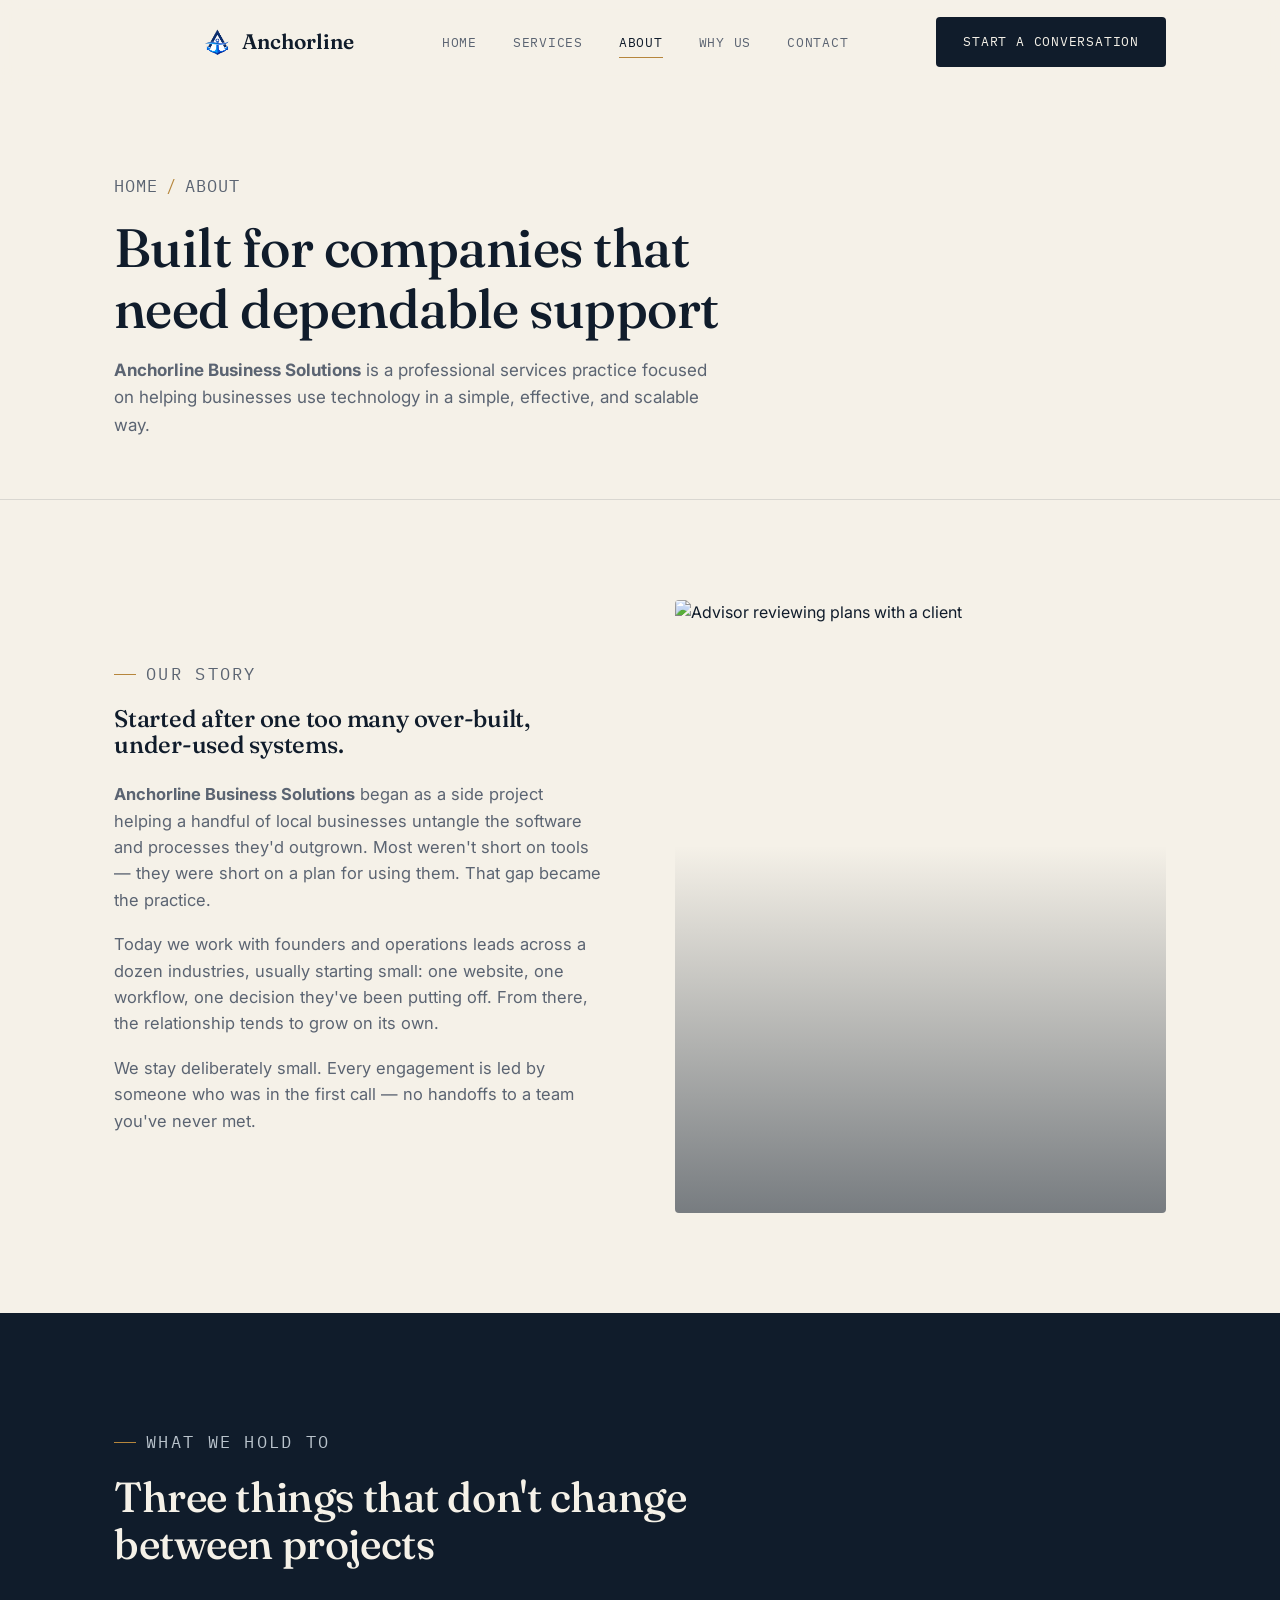
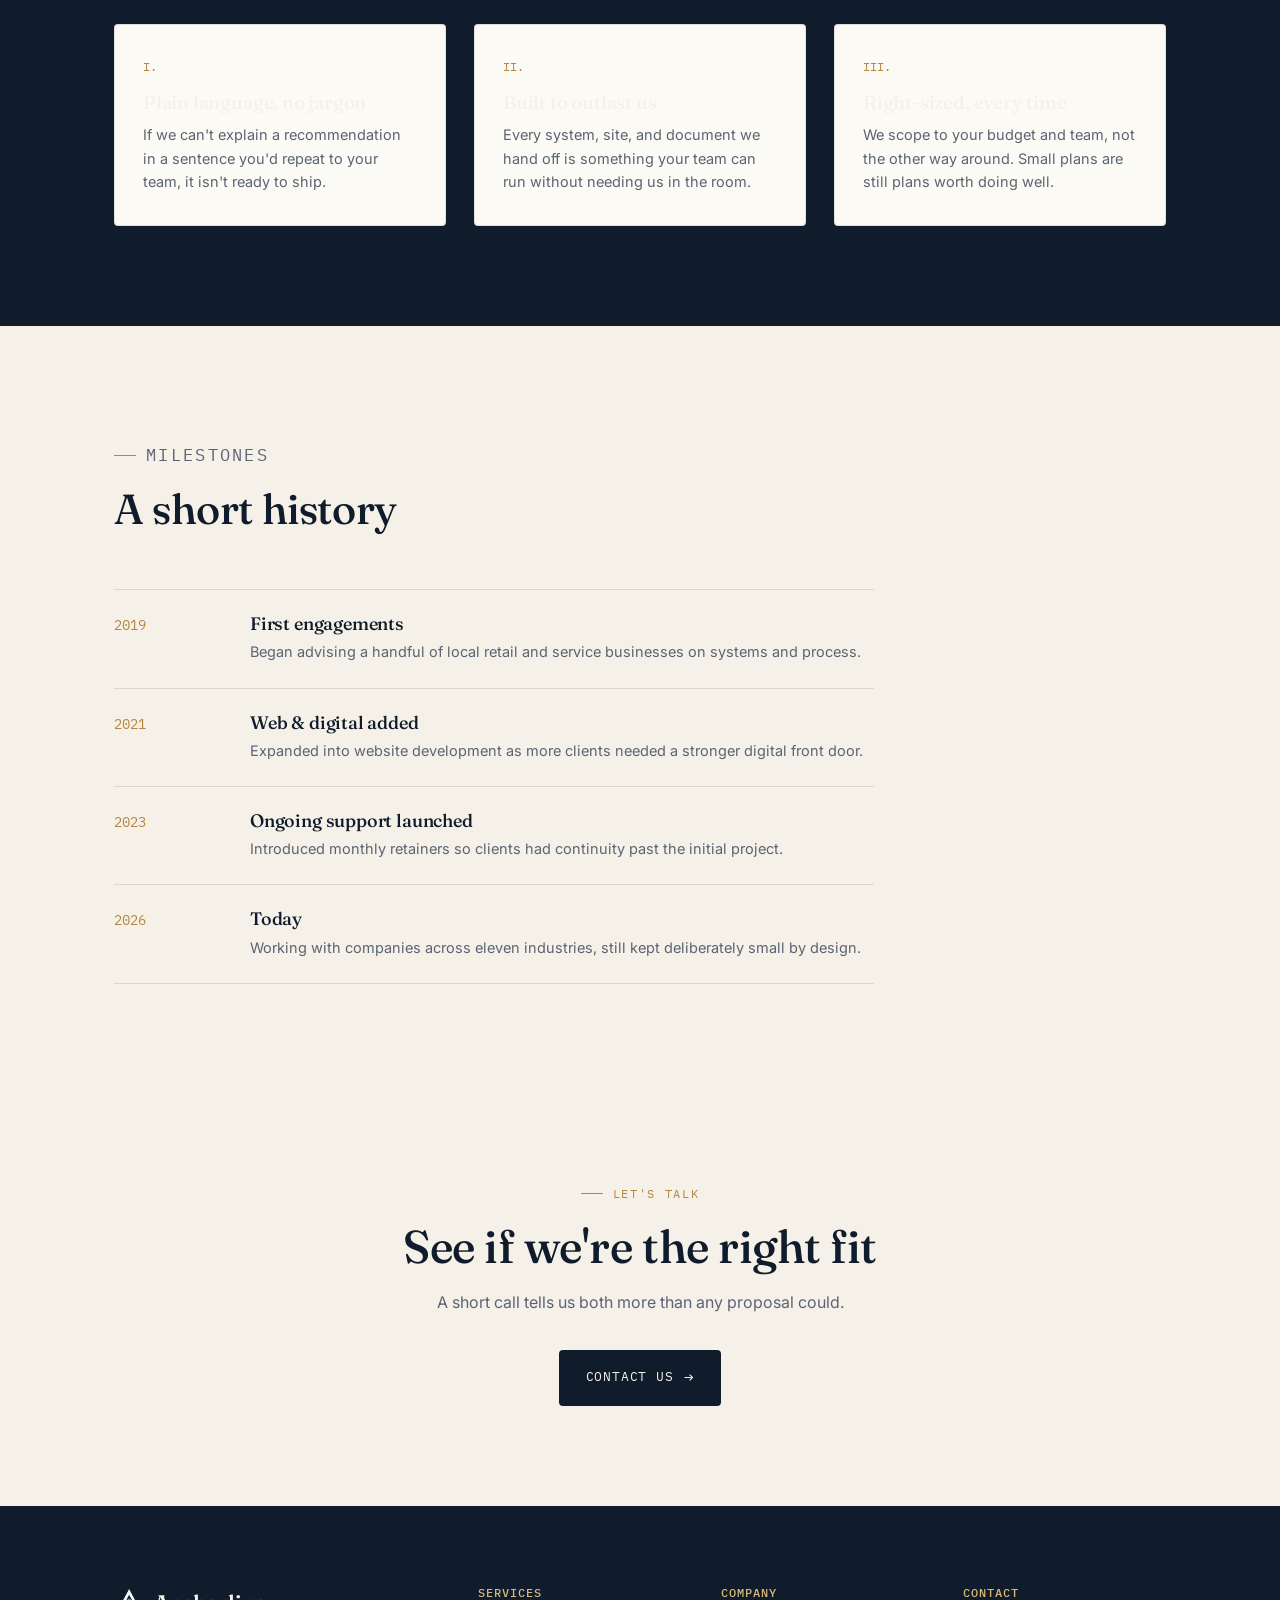
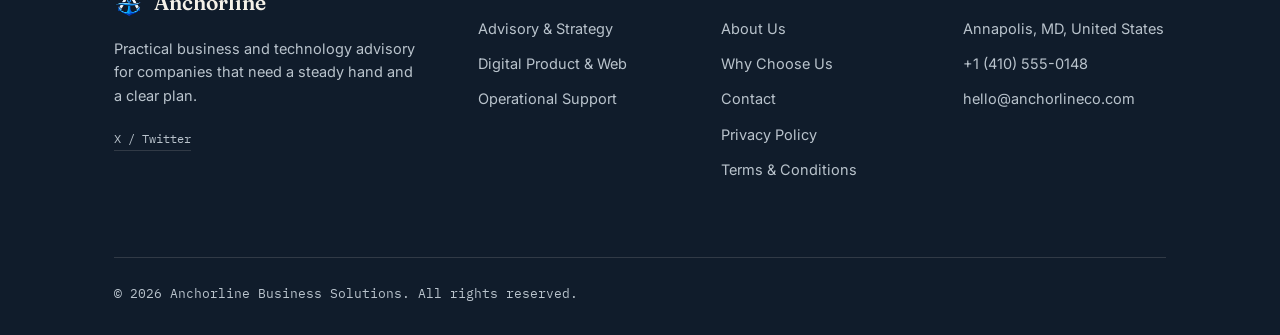
==== about.html @ ac82d66b "first" ====
<!doctype html>
<html lang="en">
<head>
<meta charset="UTF-8">
<meta name="viewport" content="width=device-width, initial-scale=1">
<title>About | Anchorline Business Solutions</title>
<meta name="description" content="Anchorline Business Solutions is a small advisory practice built for companies that need a steady hand and a practical plan.">
<link rel="stylesheet" href="css/style.css">
<link rel="icon" type="image/png" sizes="32x32" href="image/site-logo.png">
</head>
<body>

<header class="site-header">
  <div class="container">
    <a href="index.html" class="logo">
    <a href="index.html" class="logo">
	<img
  		class="mark"
  src="image/logo-white.png"
  alt="Logo"
  width="50"
  height="50"
	/>
      Anchorline
    </a>
    <nav class="nav-links">
      <a href="index.html">Home</a>
      <a href="services.html">Services</a>
      <a href="about.html" aria-current="page">About</a>
      <a href="why-us.html">Why Us</a>
      <a href="contact.html">Contact</a>
    </nav>
    <div class="header-right">
      <a href="contact.html" class="btn btn-primary">Start a Conversation</a>
      <button class="nav-toggle" aria-label="Toggle menu" aria-expanded="false"><span></span><span></span><span></span></button>
    </div>
  </div>
</header>

<section class="page-hero">
  <div class="container">
    <p class="crumb">Home <span>/</span> About</p>
    <h1>Built for companies that need dependable support</h1>
    <p><b>Anchorline Business Solutions</b> is a professional services practice focused on helping businesses use technology in a simple, effective, and scalable way.</p>
  </div>
</section>

<section>
  <div class="container about-grid">
    <div class="about-copy reveal">
      <p class="eyebrow">Our story</p>
      <h2 class="lede">Started after one too many over-built, under-used systems.</h2>
      <p><b>Anchorline Business Solutions</b> began as a side project helping a handful of local businesses untangle the software and processes they'd outgrown. Most weren't short on tools — they were short on a plan for using them. That gap became the practice.</p>
      <p>Today we work with founders and operations leads across a dozen industries, usually starting small: one website, one workflow, one decision they've been putting off. From there, the relationship tends to grow on its own.</p>
      <p>We stay deliberately small. Every engagement is led by someone who was in the first call — no handoffs to a team you've never met.</p>
    </div>
    <div class="hero-figure reveal" style="aspect-ratio: 4/5;">
      <img src="https://images.unsplash.com/photo-1521791136064-7986c2920216?auto=format&fit=crop&w=900&q=80" alt="Advisor reviewing plans with a client">
    </div>
  </div>
</section>

<section class="on-dark">
  <div class="container">
    <div class="section-head reveal">
      <p class="eyebrow">What we hold to</p>
      <h2>Three things that don't change between projects</h2>
    </div>
    <div class="value-grid">
      <div class="value-card reveal">
        <p class="num">I.</p>
        <h3>Plain language, no jargon</h3>
        <p>If we can't explain a recommendation in a sentence you'd repeat to your team, it isn't ready to ship.</p>
      </div>
      <div class="value-card reveal">
        <p class="num">II.</p>
        <h3>Built to outlast us</h3>
        <p>Every system, site, and document we hand off is something your team can run without needing us in the room.</p>
      </div>
      <div class="value-card reveal">
        <p class="num">III.</p>
        <h3>Right-sized, every time</h3>
        <p>We scope to your budget and team, not the other way around. Small plans are still plans worth doing well.</p>
      </div>
    </div>
  </div>
</section>

<section>
  <div class="container">
    <div class="section-head reveal">
      <p class="eyebrow">Milestones</p>
      <h2>A short history</h2>
    </div>
    <div class="timeline reveal">
      <div class="tl-row">
        <div class="yr">2019</div>
        <div><h4>First engagements</h4><p>Began advising a handful of local retail and service businesses on systems and process.</p></div>
      </div>
      <div class="tl-row">
        <div class="yr">2021</div>
        <div><h4>Web &amp; digital added</h4><p>Expanded into website development as more clients needed a stronger digital front door.</p></div>
      </div>
      <div class="tl-row">
        <div class="yr">2023</div>
        <div><h4>Ongoing support launched</h4><p>Introduced monthly retainers so clients had continuity past the initial project.</p></div>
      </div>
      <div class="tl-row">
        <div class="yr">2026</div>
        <div><h4>Today</h4><p>Working with companies across eleven industries, still kept deliberately small by design.</p></div>
      </div>
    </div>
  </div>
</section>

<section class="cta-banner">
  <div class="container reveal">
    <p class="eyebrow">Let's talk</p>
    <h2>See if we're the right fit</h2>
    <p class="sub" style="color:var(--slate);">A short call tells us both more than any proposal could.</p>
    <a href="contact.html" class="btn btn-primary">Contact Us <span class="btn-arrow">→</span></a>
  </div>
</section>

<footer class="site-footer">
  <div class="container">
    <div class="footer-grid">
      <div class="footer-brand">
        <a href="index.html" class="logo">
          <img
  		class="mark"
  src="image/logo-black.png"
  alt="Logo"
  width="50"
  height="50"
	/>
          Anchorline
        </a>
        <p>Practical business and technology advisory for companies that need a steady hand and a clear plan.</p>
        <div class="footer-social">
          <a href="https://x.com" target="_blank" rel="noopener">X / Twitter</a>
        </div>
      </div>
      <div class="footer-col">
        <h4>Services</h4>
        <ul>
          <li><a href="services.html#advisory">Advisory &amp; Strategy</a></li>
          <li><a href="services.html#digital">Digital Product &amp; Web</a></li>
          <li><a href="services.html#operations">Operational Support</a></li>
        </ul>
      </div>
      <div class="footer-col">
        <h4>Company</h4>
        <ul>
          <li><a href="about.html">About Us</a></li>
          <li><a href="why-us.html">Why Choose Us</a></li>
          <li><a href="contact.html">Contact</a></li>
          <li><a href="privacy.html">Privacy Policy</a></li>
          <li><a href="terms.html">Terms &amp; Conditions</a></li>
        </ul>
      </div>
      <div class="footer-col">
        <h4>Contact</h4>
        <ul>
          <li>Annapolis, MD, United States</li>
          <li>+1 (410) 555-0148</li>
          <li>hello@anchorlineco.com</li>
        </ul>
      </div>
    </div>
    <div class="footer-bottom">
      <span>© 2026 Anchorline Business Solutions. All rights reserved.</span>

    </div>
  </div>
</footer>

<script src="js/main.js"></script>
</body>
</html>
---- css/style.css ----
/* ============================================================
   Anchorline Business Solutions — stylesheet
   ============================================================ */

@import url('https://fonts.googleapis.com/css2?family=Fraunces:ital,opsz,wght@0,9..144,300;0,9..144,400;0,9..144,500;0,9..144,600;0,9..144,700;1,9..144,400;1,9..144,500&family=Inter:wght@400;500;600;700&family=IBM+Plex+Mono:wght@400;500&display=swap');

:root{
  /* color */
  --ink:        #101C2B;
  --ink-soft:   #19283D;
  --ink-line:   rgba(245,241,232,0.14);
  --parchment:  #F5F1E8;
  --paper:      #FCFAF5;
  --line:       rgba(16,28,43,0.12);
  --brass:      #B6863C;
  --brass-soft: #D9B978;
  --seafoam:    #5C8374;
  --slate:      #5B6472;
  --mist:       #B9C3CC;
  --white:      #FFFFFF;

  /* type */
  --font-display: 'Fraunces', Georgia, serif;
  --font-body: 'Inter', -apple-system, BlinkMacSystemFont, sans-serif;
  --font-mono: 'IBM Plex Mono', 'Courier New', monospace;

  /* layout */
  --max-w: 1180px;
  --pad: clamp(20px, 5vw, 64px);
  --radius: 4px;
}

*,*::before,*::after{ box-sizing: border-box; }
html{ scroll-behavior: smooth; }
@media (prefers-reduced-motion: reduce){
  html{ scroll-behavior: auto; }
  *,*::before,*::after{ animation-duration: 0.001ms !important; animation-iteration-count: 1 !important; transition-duration: 0.001ms !important; scroll-behavior: auto !important; }
}

body{
  margin:0;
  font-family: var(--font-body);
  color: var(--ink);
  background: var(--parchment);
  font-size: 16px;
  line-height: 1.6;
  -webkit-font-smoothing: antialiased;
}

img{ max-width:100%; display:block; }
a{ color: inherit; text-decoration: none; }
ul{ margin:0; padding:0; list-style:none; }
h1,h2,h3,h4{ font-family: var(--font-display); font-weight: 500; line-height: 1.12; margin:0; letter-spacing: -0.01em; }
p{ margin:0; }
button{ font-family: inherit; cursor:pointer; }

:focus-visible{ outline: 2px solid var(--brass); outline-offset: 3px; }

.container{
  max-width: var(--max-w);
  margin: 0 auto;
  padding-left: var(--pad);
  padding-right: var(--pad);
}

.eyebrow{
  font-family: var(--font-mono);
  font-size: 12px;
  letter-spacing: 0.14em;
  text-transform: uppercase;
  color: var(--brass);
  display:flex;
  align-items:center;
  gap:10px;
  margin-bottom: 18px;
}
.eyebrow::before{
  content:"";
  width: 22px; height:1px;
  background: var(--brass);
  display:inline-block;
}
.on-dark .eyebrow{ color: var(--brass-soft); }

/* ---------- buttons ---------- */
.btn{
  display:inline-flex;
  align-items:center;
  gap:10px;
  font-family: var(--font-mono);
  font-size: 13px;
  letter-spacing: 0.06em;
  text-transform: uppercase;
  padding: 14px 26px;
  border-radius: var(--radius);
  border: 1px solid transparent;
  transition: transform .25s ease, background .25s ease, color .25s ease, border-color .25s ease;
}
.btn-primary{ background: var(--ink); color: var(--parchment); }
.btn-primary:hover{ background: var(--brass); color: var(--ink); transform: translateY(-2px); }
.btn-ghost{ border-color: var(--line); color: var(--ink); }
.btn-ghost:hover{ border-color: var(--ink); transform: translateY(-2px); }
.on-dark .btn-ghost{ border-color: var(--ink-line); color: var(--parchment); }
.on-dark .btn-ghost:hover{ border-color: var(--brass-soft); }
.btn-arrow{ font-size: 16px; transition: transform .25s ease; }
.btn:hover .btn-arrow{ transform: translateX(3px); }

/* ============================================================
   Header
   ============================================================ */
.site-header{
  position: sticky; top:0; z-index: 100;
  background: rgba(245,241,232,0.88);
  backdrop-filter: blur(10px);
  border-bottom: 1px solid transparent;
  transition: border-color .3s ease, box-shadow .3s ease;
}
.site-header.is-scrolled{ border-color: var(--line); box-shadow: 0 8px 24px rgba(16,28,43,0.05); }
.site-header .container{
  display:flex; align-items:center; justify-content:space-between;
  height: 84px;
}
.logo{ display:flex; align-items:center; gap:10px; font-family: var(--font-display); font-size: 21px; font-weight:600; }
.logo .mark{
  width: 30px; height:30px; flex-shrink:0;
}
.logo .word-soft{ color: var(--slate); font-weight: 400; font-style: italic; }

.nav-links{ display:flex; align-items:center; gap: 36px; }
.nav-links a{
  font-family: var(--font-mono); font-size: 12.5px; letter-spacing:.06em; text-transform:uppercase;
  color: var(--slate); position:relative; padding: 6px 0;
}
.nav-links a::after{
  content:""; position:absolute; left:0; right:0; bottom:0; height:1px; background: var(--brass);
  transform: scaleX(0); transform-origin:left; transition: transform .25s ease;
}
.nav-links a:hover, .nav-links a[aria-current="page"]{ color: var(--ink); }
.nav-links a:hover::after, .nav-links a[aria-current="page"]::after{ transform: scaleX(1); }

.header-right{ display:flex; align-items:center; gap: 28px; }
.nav-toggle{ display:none; background:none; border:none; width:32px; height:24px; position:relative; }
.nav-toggle span{ position:absolute; left:0; right:0; height:1px; background:var(--ink); transition: all .25s ease; }
.nav-toggle span:nth-child(1){ top:0; }
.nav-toggle span:nth-child(2){ top:50%; transform:translateY(-50%); }
.nav-toggle span:nth-child(3){ bottom:0; }
.nav-toggle.is-open span:nth-child(1){ top:50%; transform: translateY(-50%) rotate(45deg); }
.nav-toggle.is-open span:nth-child(2){ opacity:0; }
.nav-toggle.is-open span:nth-child(3){ bottom:50%; transform: translateY(50%) rotate(-45deg); }

@media (max-width: 880px){
  .nav-links{
    position: fixed; inset: 84px 0 0 0; background: var(--parchment);
    flex-direction: column; justify-content:flex-start; align-items:flex-start;
    padding: 40px var(--pad); gap: 26px;
    transform: translateX(100%); transition: transform .35s ease;
  }
  .nav-links.is-open{ transform: translateX(0); }
  .nav-links a{ font-size: 16px; }
  .header-right .btn-primary{ display:none; }
  .nav-toggle{ display:block; }
}

/* ============================================================
   Hero
   ============================================================ */
.hero{
  position: relative;
  padding: 110px 0 90px;
  overflow:hidden;
}
.hero .container{ position:relative; z-index:2; }
.hero-grid{
  display:grid; grid-template-columns: 1.2fr 0.8fr; gap: 60px; align-items:end;
}
.hero h1{
  font-size: clamp(40px, 5.4vw, 68px);
  max-width: 14ch;
}
.hero h1 em{ font-style: italic; color: var(--brass); font-weight:400; }
.hero-lede{
  font-size: 18px; color: var(--slate); max-width: 46ch; margin-top: 26px;
}
.hero-actions{ display:flex; gap:16px; margin-top: 40px; flex-wrap:wrap; }

.hero-figure{
  position:relative;
  border-radius: var(--radius);
  overflow:hidden;
  aspect-ratio: 4/5;
}
.hero-figure img{ width:100%; height:100%; object-fit:cover; }
.hero-figure::after{
  content:""; position:absolute; inset:0;
  background: linear-gradient(180deg, rgba(16,28,43,0) 40%, rgba(16,28,43,0.55) 100%);
}
.hero-figure-tag{
  position:absolute; left:18px; bottom:18px; z-index:2;
  color: var(--parchment); font-family: var(--font-mono); font-size: 12px; letter-spacing:.06em;
  display:flex; align-items:center; gap:8px;
}
.hero-figure-tag .dot{ width:6px; height:6px; border-radius:50%; background: var(--brass-soft); }

.hero-route{
  position:absolute; top:0; right:-6%; width: 60%; height: 100%; z-index:1; opacity:.55; pointer-events:none;
}

.hero-stats{
  margin-top: 64px; padding-top: 32px; border-top: 1px solid var(--line);
  display:grid; grid-template-columns: repeat(4,1fr); gap: 20px;
}
.hero-stats .num{ font-family: var(--font-display); font-size: 30px; color: var(--ink); }
.hero-stats .label{ font-family: var(--font-mono); font-size: 11.5px; letter-spacing:.05em; text-transform:uppercase; color: var(--slate); margin-top:4px; }

@media (max-width: 880px){
  .hero-grid{ grid-template-columns: 1fr; }
  .hero-figure{ order:-1; aspect-ratio: 16/10; }
  .hero-stats{ grid-template-columns: repeat(2,1fr); row-gap: 28px; }
}

/* ============================================================
   Section scaffolding
   ============================================================ */
section{ padding: 100px 0; }
.section-head{ max-width: 640px; margin-bottom: 56px; }
.section-head h2{ font-size: clamp(28px, 3.4vw, 42px); }
.section-head p{ color: var(--slate); margin-top: 16px; font-size: 16.5px; }
.on-dark{ background: var(--ink); color: var(--parchment); }
.on-dark .section-head p{ color: var(--mist); }
.on-dark h2, .on-dark h3{ color: var(--parchment); }

.split-head{ display:flex; justify-content:space-between; align-items:flex-end; gap: 30px; flex-wrap:wrap; }

/* ---------- capability strip ---------- */
.capabilities{ padding: 70px 0; border-bottom: 1px solid var(--line); border-top: 1px solid var(--line); }
.capabilities .container{ display:flex; flex-wrap:wrap; justify-content:space-between; gap: 28px; align-items:flex-start; }
.cap-item{ display:flex; align-items:center; gap:12px; font-family: var(--font-display); font-size: 18px; flex: 1 1 200px; }
.cap-item .ix{ font-family: var(--font-mono); font-size: 11px; color: var(--brass); }

/* ---------- service cards ---------- */
.services-grid{ display:grid; grid-template-columns: repeat(3, 1fr); gap: 28px; }
.service-card{
  background: var(--paper); border: 1px solid var(--line); border-radius: var(--radius);
  overflow:hidden; display:flex; flex-direction:column;
  transition: transform .3s ease, box-shadow .3s ease;
}
.service-card:hover{ transform: translateY(-6px); box-shadow: 0 24px 40px rgba(16,28,43,0.08); }
.service-card .thumb{ aspect-ratio: 16/11; overflow:hidden; }
.service-card .thumb img{ width:100%; height:100%; object-fit:cover; transition: transform .5s ease; }
.service-card:hover .thumb img{ transform: scale(1.06); }
.service-card .body{ padding: 26px 26px 30px; display:flex; flex-direction:column; gap:12px; flex:1; }
.service-card h3{ font-size: 21px; }
.service-card p{ color: var(--slate); font-size: 15px; flex:1; }
.service-card .more{
  font-family: var(--font-mono); font-size: 12.5px; letter-spacing:.05em; text-transform:uppercase;
  color: var(--brass); display:flex; align-items:center; gap:8px; margin-top:4px;
}
.service-card .more .arrow{ transition: transform .25s ease; }
.service-card:hover .more .arrow{ transform: translateX(4px); }

@media (max-width: 980px){ .services-grid{ grid-template-columns: 1fr; } }

/* ---------- process / waypoints ---------- */
.process{ position:relative; }
.waypoints{
  position:relative; margin-top: 30px;
  display:grid; grid-template-columns: repeat(4, 1fr); gap: 30px;
}
.route-line{ position:absolute; top: 17px; left: 0; right:0; height: 2px; z-index:0; }
.route-line svg{ width:100%; height: 100%; overflow: visible; }
.waypoint{ position:relative; z-index:1; padding-top: 50px; }
.waypoint .node{
  position:absolute; top:0; left:0; width: 34px; height:34px; border-radius:50%;
  background: var(--ink); border: 2px solid var(--brass-soft);
  display:flex; align-items:center; justify-content:center;
  font-family: var(--font-mono); font-size: 11px; color: var(--brass-soft);
}
.waypoint .place{ font-family: var(--font-mono); font-size: 11px; letter-spacing:.08em; text-transform:uppercase; color: var(--brass-soft); margin-bottom:10px; }
.waypoint h3{ color: var(--parchment); font-size: 21px; margin-bottom: 10px; }
.waypoint p{ color: var(--mist); font-size: 14.5px; }

@media (max-width: 880px){
  .waypoints{ grid-template-columns: 1fr; gap: 44px; }
  .route-line{ top:0; left: 17px; right:auto; width:2px; height:100%; }
  .waypoint{ padding-top:0; padding-left: 54px; }
  .waypoint .node{ top: -2px; }
}

/* ---------- about / pill cloud ---------- */
.about-grid{ display:grid; grid-template-columns: 1fr 1fr; gap: 70px; align-items:center; }
.about-copy p{ color: var(--slate); font-size: 16.5px; margin-bottom: 18px; }
.about-copy .lede{ font-family: var(--font-display); font-size: 24px; color: var(--ink); margin-bottom: 22px; font-weight:500; }
.pill-cloud{ display:flex; flex-wrap:wrap; gap: 12px; }
.pill{
  font-family: var(--font-mono); font-size: 12.5px; letter-spacing:.04em;
  padding: 10px 18px; border: 1px solid var(--line); border-radius: 999px; color: var(--slate);
}
.pill.accent{ border-color: var(--brass); color: var(--brass); background: rgba(182,134,60,0.07); }
@media (max-width: 880px){ .about-grid{ grid-template-columns: 1fr; gap: 36px; } }

/* ---------- why-us stats ---------- */
.stat-row{ display:grid; grid-template-columns: repeat(3,1fr); gap: 28px; }
.stat-card{ border: 1px solid var(--line-dark, var(--ink-line)); padding: 36px 30px; border-radius: var(--radius); }
.on-dark .stat-card{ border-color: var(--ink-line); }
.stat-card .figure{ font-family: var(--font-display); font-size: 44px; color: var(--brass-soft); }
.stat-card .desc{ margin-top: 10px; font-size: 15px; color: var(--mist); }
@media (max-width: 880px){ .stat-row{ grid-template-columns: 1fr; } }

/* ---------- trusted by ---------- */
.trusted{ padding: 60px 0; }
.trusted .container{ text-align:center; }
.trusted .eyebrow{ justify-content:center; }
.trusted .eyebrow::before{ display:none; }
.industry-list{ display:flex; flex-wrap:wrap; justify-content:center; gap: 14px 34px; margin-top: 26px; }
.industry-list li{ font-family: var(--font-display); font-style: italic; font-size: 18px; color: var(--slate); }

/* ---------- FAQ ---------- */
.faq-list{ border-top: 1px solid var(--line); max-width: 800px; }
.faq-item{ border-bottom: 1px solid var(--line); }
.faq-q{
  width:100%; background:none; border:none; text-align:left;
  display:flex; justify-content:space-between; align-items:center; gap: 20px;
  padding: 26px 0; font-family: var(--font-display); font-size: 18px; color: var(--ink);
}
.faq-q .plus{ font-family: var(--font-mono); font-size: 20px; color: var(--brass); transition: transform .3s ease; flex-shrink:0; }
.faq-item.is-open .plus{ transform: rotate(45deg); }
.faq-a{ max-height:0; overflow:hidden; transition: max-height .35s ease; }
.faq-a p{ padding-bottom: 26px; color: var(--slate); max-width: 64ch; font-size: 15.5px; }

/* ---------- CTA banner ---------- */
.cta-banner{ text-align:center; }
.cta-banner h2{ font-size: clamp(30px,4vw,46px); max-width: 16ch; margin: 0 auto; }
.cta-banner .eyebrow{ justify-content:center; }
.cta-banner p.sub{ color: var(--mist); max-width: 50ch; margin: 18px auto 0; }
.cta-banner .btn{ margin-top: 34px; }

/* ============================================================
   Footer
   ============================================================ */
.site-footer{ background: var(--ink); color: var(--mist); padding: 80px 0 30px; }
.footer-grid{ display:grid; grid-template-columns: 1.6fr 1fr 1fr 1fr; gap: 40px; }
.footer-brand .logo{ color: var(--parchment); }
.footer-brand p{ margin-top: 18px; max-width: 34ch; font-size: 14.5px; color: var(--mist); }
.footer-social{ display:flex; gap: 16px; margin-top: 22px; }
.footer-social a{ font-family: var(--font-mono); font-size: 12px; color: var(--mist); border-bottom: 1px solid var(--ink-line); padding-bottom:2px; }
.footer-social a:hover{ color: var(--brass-soft); border-color: var(--brass-soft); }
.footer-col h4{ font-family: var(--font-mono); font-size: 12px; letter-spacing:.08em; text-transform:uppercase; color: var(--brass-soft); margin-bottom: 18px; font-weight:500; }
.footer-col li{ margin-bottom: 12px; font-size: 14.5px; }
.footer-col a:hover{ color: var(--parchment); }
.footer-bottom{
  margin-top: 64px; padding-top: 26px; border-top: 1px solid var(--ink-line);
  display:flex; justify-content:space-between; flex-wrap:wrap; gap:12px;
  font-size: 13px; font-family: var(--font-mono);
}
@media (max-width: 880px){ .footer-grid{ grid-template-columns: 1fr 1fr; } }
@media (max-width: 560px){ .footer-grid{ grid-template-columns: 1fr; } }

/* ============================================================
   Inner page hero (services / about / why-us / contact)
   ============================================================ */
.page-hero{ padding: 70px 0 60px; border-bottom: 1px solid var(--line); }
.page-hero h1{ font-size: clamp(34px,4.4vw,54px); max-width: 18ch; }
.page-hero p{ margin-top: 18px; color: var(--slate); max-width: 56ch; font-size: 17px; }
.crumb{ font-family: var(--font-mono); font-size: 12px; color: var(--slate); text-transform:uppercase; letter-spacing:.06em; margin-bottom: 18px; display:flex; gap:8px; }
.crumb span{ color: var(--brass); }

/* service detail blocks */
.service-detail{ display:grid; grid-template-columns: 0.9fr 1.1fr; gap: 60px; align-items:center; padding: 70px 0; border-bottom: 1px solid var(--line); }
.service-detail:nth-child(even){ direction: rtl; }
.service-detail:nth-child(even) > *{ direction: ltr; }
.service-detail .figure{ border-radius: var(--radius); overflow:hidden; aspect-ratio: 4/3; }
.service-detail .figure img{ width:100%; height:100%; object-fit:cover; }
.service-detail .tag{ font-family: var(--font-mono); font-size: 12px; color: var(--brass); text-transform:uppercase; letter-spacing:.06em; margin-bottom:14px; }
.service-detail h2{ font-size: clamp(24px,3vw,34px); margin-bottom: 16px; }
.service-detail p{ color: var(--slate); margin-bottom: 22px; }
.check-list li{ display:flex; gap:12px; padding: 10px 0; border-top: 1px solid var(--line); font-size: 15px; }
.check-list li:last-child{ border-bottom: 1px solid var(--line); }
.check-list .mk{ color: var(--brass); font-family: var(--font-mono); }
@media (max-width: 880px){
  .service-detail{ grid-template-columns: 1fr; }
  .service-detail:nth-child(even){ direction: ltr; }
}

/* about page */
.value-grid{ display:grid; grid-template-columns: repeat(3,1fr); gap: 28px; }
.value-card{ padding: 32px 28px; border: 1px solid var(--line); border-radius: var(--radius); background: var(--paper); }
.value-card .num{ font-family: var(--font-mono); font-size:12px; color: var(--brass); margin-bottom: 16px; }
.value-card h3{ font-size: 19px; margin-bottom: 10px; }
.value-card p{ color: var(--slate); font-size: 14.5px; }
@media (max-width: 880px){ .value-grid{ grid-template-columns: 1fr; } }

.timeline{ max-width: 760px; }
.tl-row{ display:grid; grid-template-columns: 110px 1fr; gap: 26px; padding: 24px 0; border-top: 1px solid var(--line); }
.tl-row:last-child{ border-bottom: 1px solid var(--line); }
.tl-row .yr{ font-family: var(--font-mono); color: var(--brass); font-size: 14px; }
.tl-row h4{ font-family: var(--font-display); font-size: 18px; margin-bottom:6px; font-weight:500; }
.tl-row p{ color: var(--slate); font-size: 14.5px; }

/* why-us page */
.compare-table{ width:100%; border-collapse: collapse; }
.compare-table th, .compare-table td{ text-align:left; padding: 18px 16px; border-bottom: 1px solid var(--ink-line); font-size: 14.5px; }
.compare-table thead th{ font-family: var(--font-mono); text-transform:uppercase; letter-spacing:.05em; font-size:12px; color: var(--mist); font-weight:500; }
.compare-table td:first-child, .compare-table th:first-child{ color: var(--parchment); font-family: var(--font-display); font-size: 16px; }
.compare-table .yes{ color: var(--brass-soft); }
.compare-table .no{ color: var(--mist); opacity:.5; }

/* contact page */
.contact-grid{ display:grid; grid-template-columns: 1fr 0.85fr; gap: 60px; }
.field{ margin-bottom: 22px; }
.field label{ display:block; font-family: var(--font-mono); font-size: 12px; text-transform:uppercase; letter-spacing:.06em; color: var(--slate); margin-bottom: 8px; }
.field input, .field textarea, .field select{
  width:100%; border: 1px solid var(--line); background: var(--paper); padding: 14px 16px;
  font-family: var(--font-body); font-size: 15px; border-radius: var(--radius); color: var(--ink);
  transition: border-color .2s ease;
}
.field input:focus, .field textarea:focus, .field select:focus{ border-color: var(--brass); outline:none; }
.field textarea{ resize: vertical; min-height: 130px; }
.contact-info-card{ background: var(--ink); color: var(--parchment); padding: 40px 34px; border-radius: var(--radius); }
.contact-info-card h3{ color: var(--parchment); font-size: 20px; margin-bottom: 22px; }
.contact-info-row{ display:flex; gap:14px; padding: 16px 0; border-top: 1px solid var(--ink-line); }
.contact-info-row:last-of-type{ border-bottom: 1px solid var(--ink-line); margin-bottom: 22px; }
.contact-info-row .k{ font-family: var(--font-mono); font-size: 11px; color: var(--brass-soft); text-transform:uppercase; letter-spacing:.06em; width: 80px; flex-shrink:0; padding-top:2px; }
.contact-info-row .v{ font-size: 14.5px; color: var(--mist); }
.form-note{ font-size: 13px; color: var(--slate); margin-top: 4px; }
.form-success{ display:none; padding: 16px 18px; border: 1px solid var(--brass); background: rgba(182,134,60,0.08); color: var(--ink); font-size: 14.5px; border-radius: var(--radius); margin-top: 14px; }
.form-success.is-visible{ display:block; }
@media (max-width: 880px){ .contact-grid{ grid-template-columns: 1fr; } }

/* reveal-on-scroll */
.reveal{ opacity:0; transform: translateY(18px); transition: opacity .6s ease, transform .6s ease; }
.reveal.is-visible{ opacity:1; transform: none; }

/* ---------- legal pages ---------- */
.legal{ max-width: 760px; }
.legal-block{ padding: 30px 0; border-top: 1px solid var(--line); }
.legal-block:last-child{ border-bottom: 1px solid var(--line); padding-bottom: 40px; }
.legal-block h2{ font-size: 21px; margin-bottom: 14px; display:flex; align-items:baseline; gap: 10px; }
.legal-block h2 .lg-num{ font-family: var(--font-mono); font-size: 13px; color: var(--brass); }
.legal-block ul{ display:flex; flex-direction:column; gap: 9px; }
.legal-block li{ color: var(--slate); font-size: 15px; padding-left: 18px; position:relative; }
.legal-block li::before{ content:"–"; position:absolute; left:0; color: var(--brass); }
.legal-updated{ font-family: var(--font-mono); font-size: 12px; color: var(--slate); text-transform:uppercase; letter-spacing:.06em; margin-bottom: 36px; }
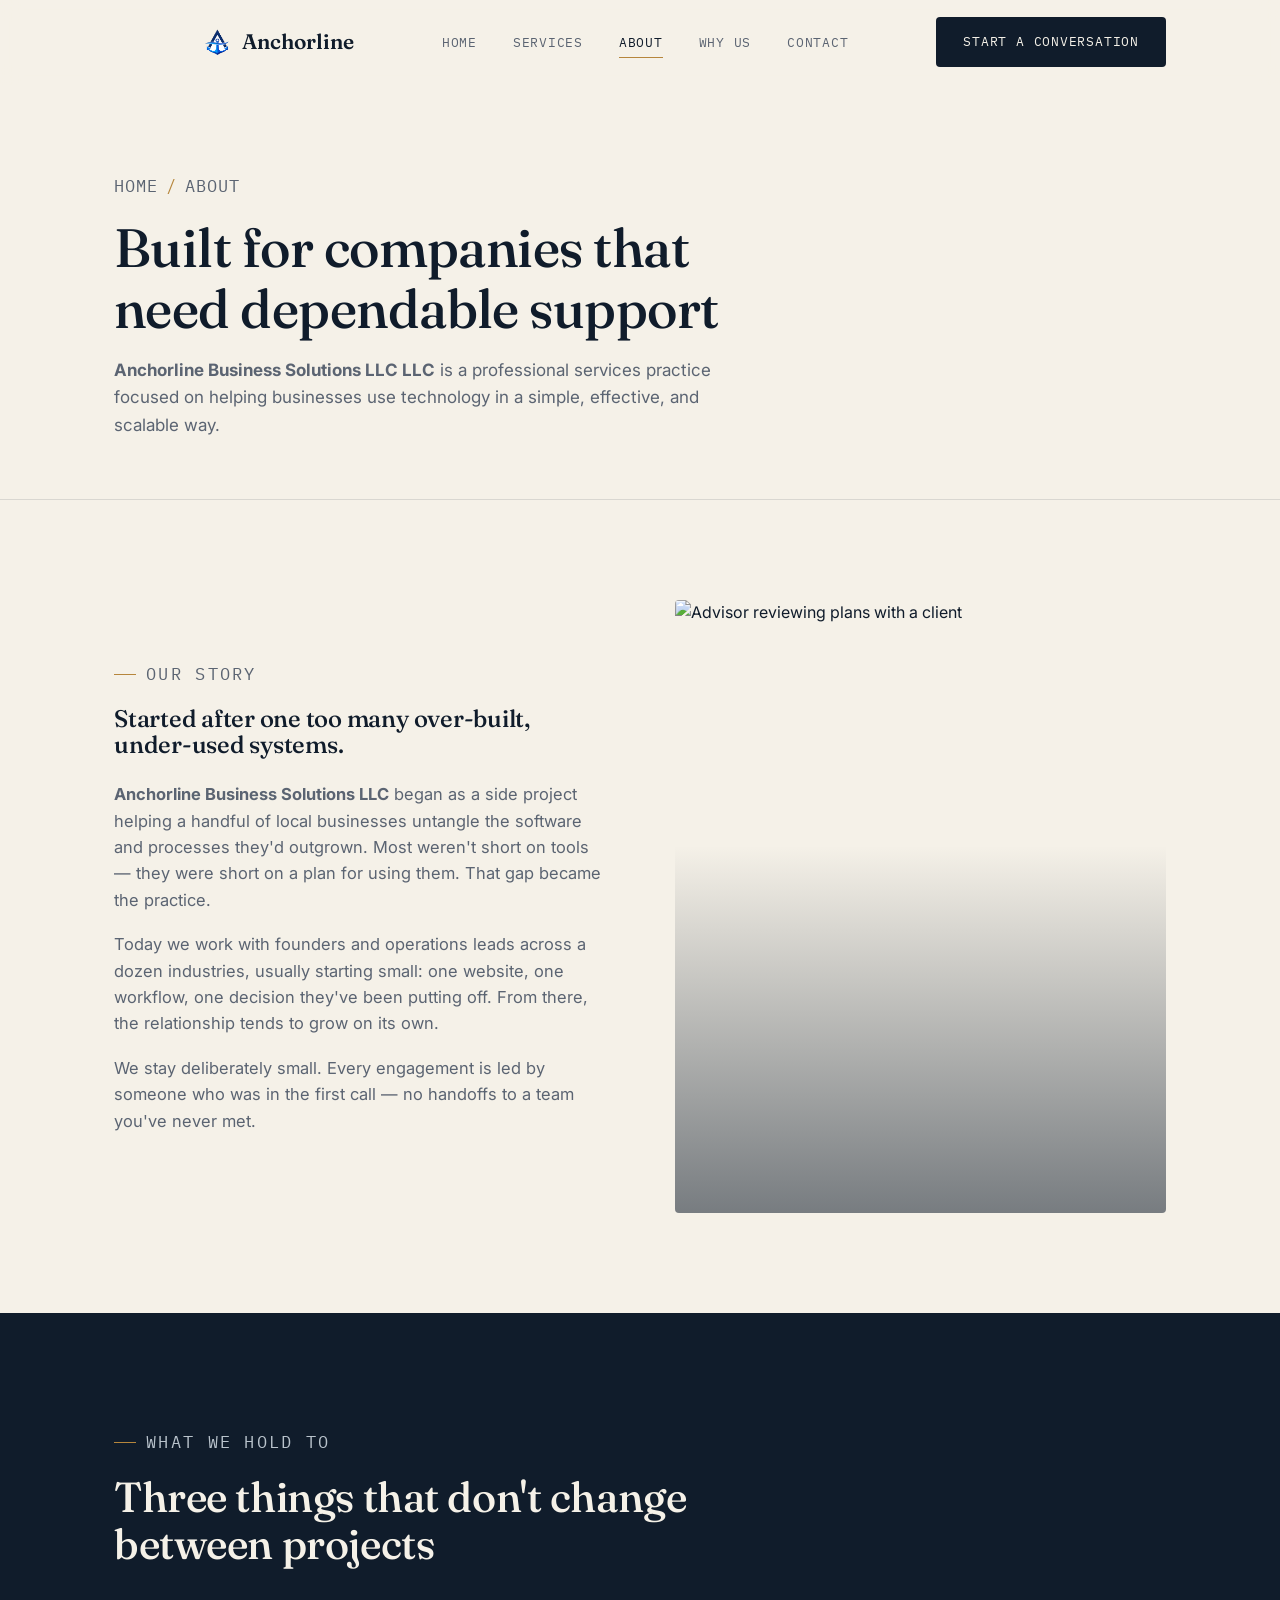
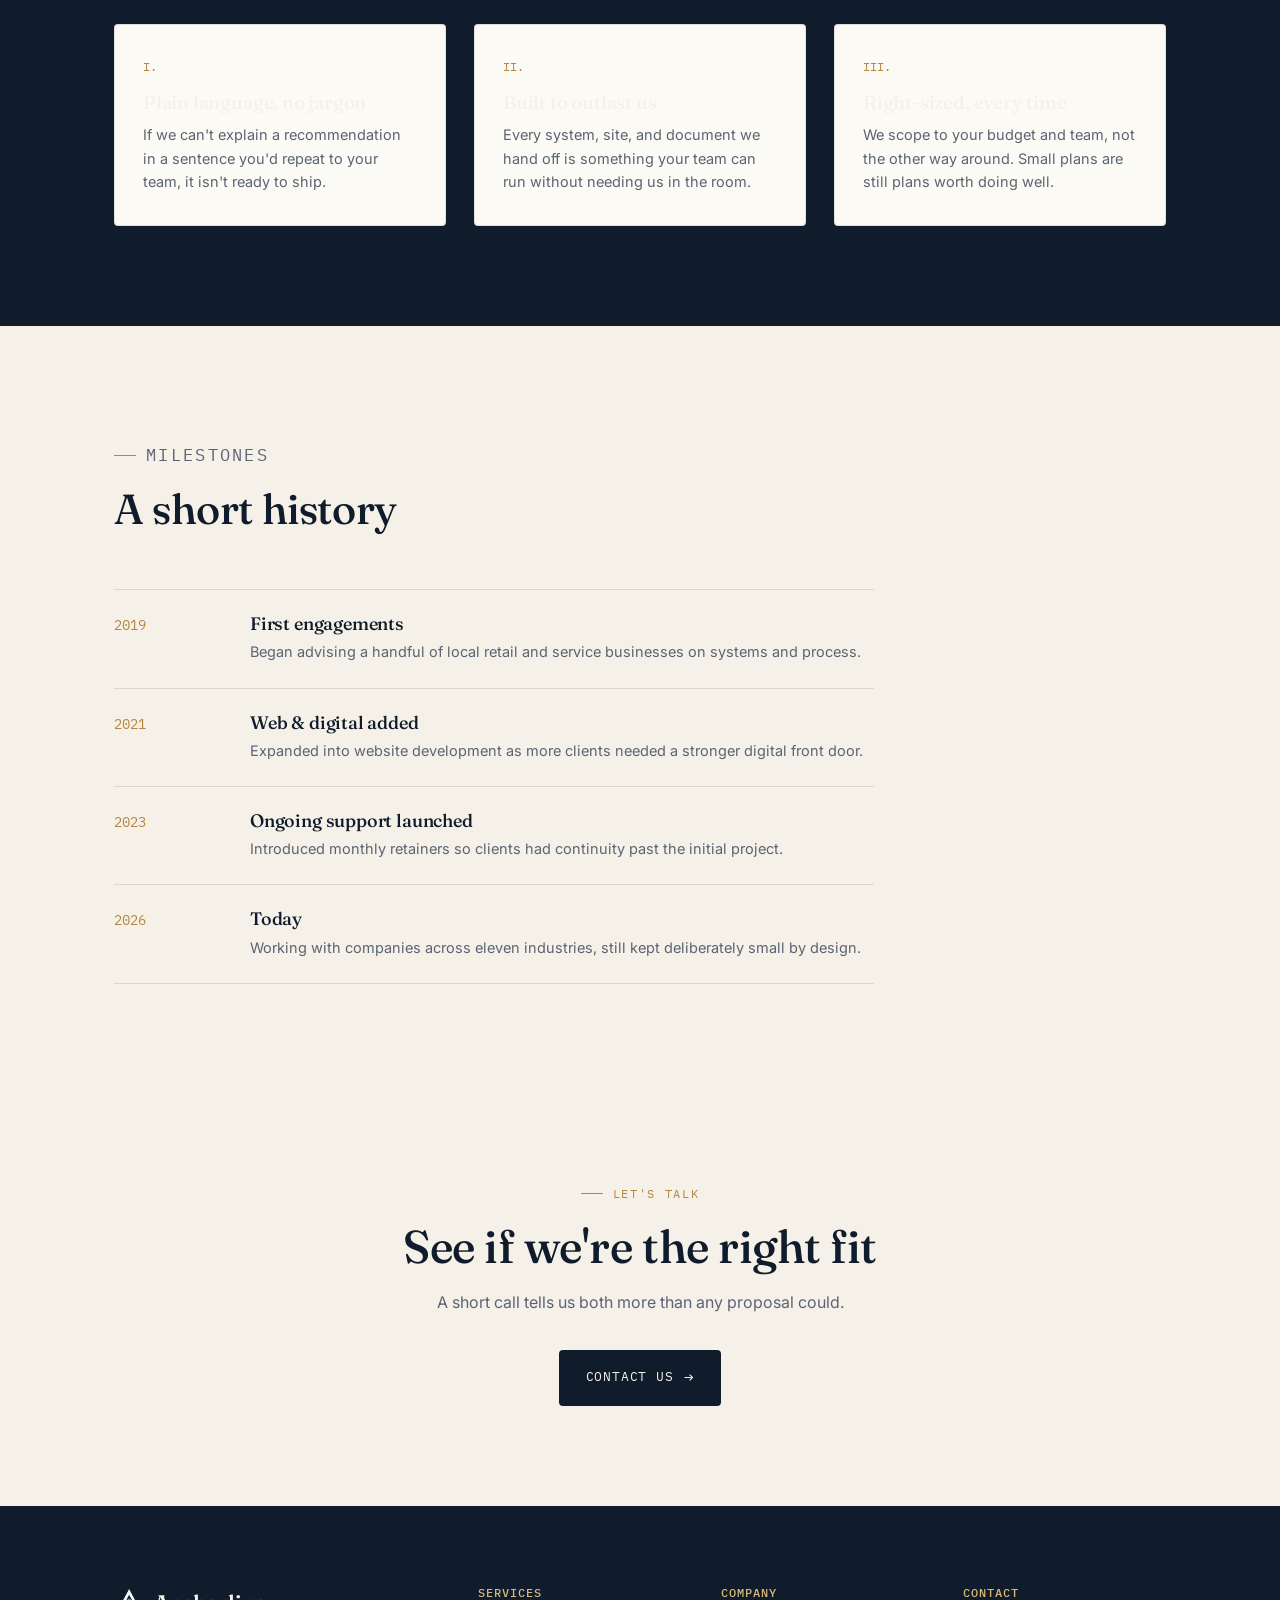
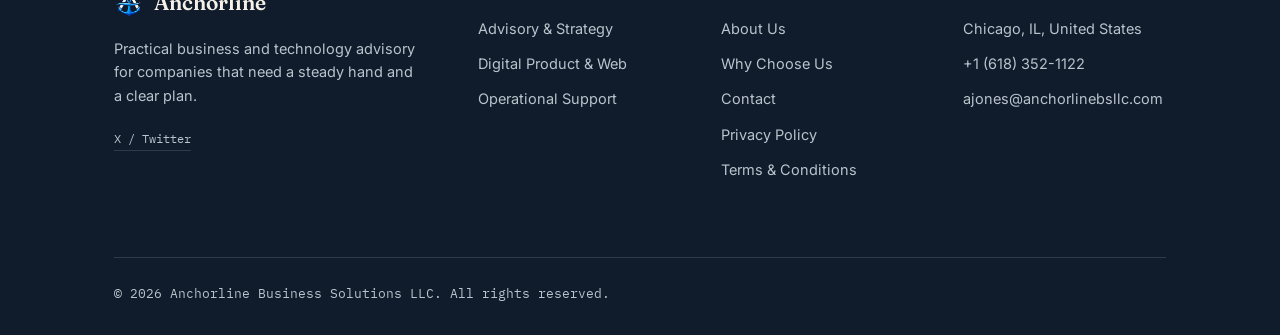
==== commit ba5af286: "updated contact info" ====
--- a/about.html
+++ b/about.html
@@ -3,8 +3,8 @@
 <head>
 <meta charset="UTF-8">
 <meta name="viewport" content="width=device-width, initial-scale=1">
-<title>About | Anchorline Business Solutions</title>
-<meta name="description" content="Anchorline Business Solutions is a small advisory practice built for companies that need a steady hand and a practical plan.">
+<title>About | Anchorline Business Solutions LLC LLC</title>
+<meta name="description" content="Anchorline Business Solutions LLC LLC is a small advisory practice built for companies that need a steady hand and a practical plan.">
 <link rel="stylesheet" href="css/style.css">
 <link rel="icon" type="image/png" sizes="32x32" href="image/site-logo.png">
 </head>
@@ -41,7 +41,7 @@
   <div class="container">
     <p class="crumb">Home <span>/</span> About</p>
     <h1>Built for companies that need dependable support</h1>
-    <p><b>Anchorline Business Solutions</b> is a professional services practice focused on helping businesses use technology in a simple, effective, and scalable way.</p>
+    <p><b>Anchorline Business Solutions LLC LLC</b> is a professional services practice focused on helping businesses use technology in a simple, effective, and scalable way.</p>
   </div>
 </section>
 
@@ -50,7 +50,7 @@
     <div class="about-copy reveal">
       <p class="eyebrow">Our story</p>
       <h2 class="lede">Started after one too many over-built, under-used systems.</h2>
-      <p><b>Anchorline Business Solutions</b> began as a side project helping a handful of local businesses untangle the software and processes they'd outgrown. Most weren't short on tools — they were short on a plan for using them. That gap became the practice.</p>
+      <p><b>Anchorline Business Solutions LLC</b> began as a side project helping a handful of local businesses untangle the software and processes they'd outgrown. Most weren't short on tools — they were short on a plan for using them. That gap became the practice.</p>
       <p>Today we work with founders and operations leads across a dozen industries, usually starting small: one website, one workflow, one decision they've been putting off. From there, the relationship tends to grow on its own.</p>
       <p>We stay deliberately small. Every engagement is led by someone who was in the first call — no handoffs to a team you've never met.</p>
     </div>
@@ -162,14 +162,14 @@
       <div class="footer-col">
         <h4>Contact</h4>
         <ul>
-          <li>Annapolis, MD, United States</li>
-          <li>+1 (410) 555-0148</li>
-          <li>hello@anchorlineco.com</li>
+          <li>Chicago, IL, United States</li>
+          <li>+1 (618) 352-1122</li>
+          <li>ajones@anchorlinebsllc.com</li>
         </ul>
       </div>
     </div>
     <div class="footer-bottom">
-      <span>© 2026 Anchorline Business Solutions. All rights reserved.</span>
+      <span>© 2026 Anchorline Business Solutions LLC. All rights reserved.</span>
 
     </div>
   </div>
